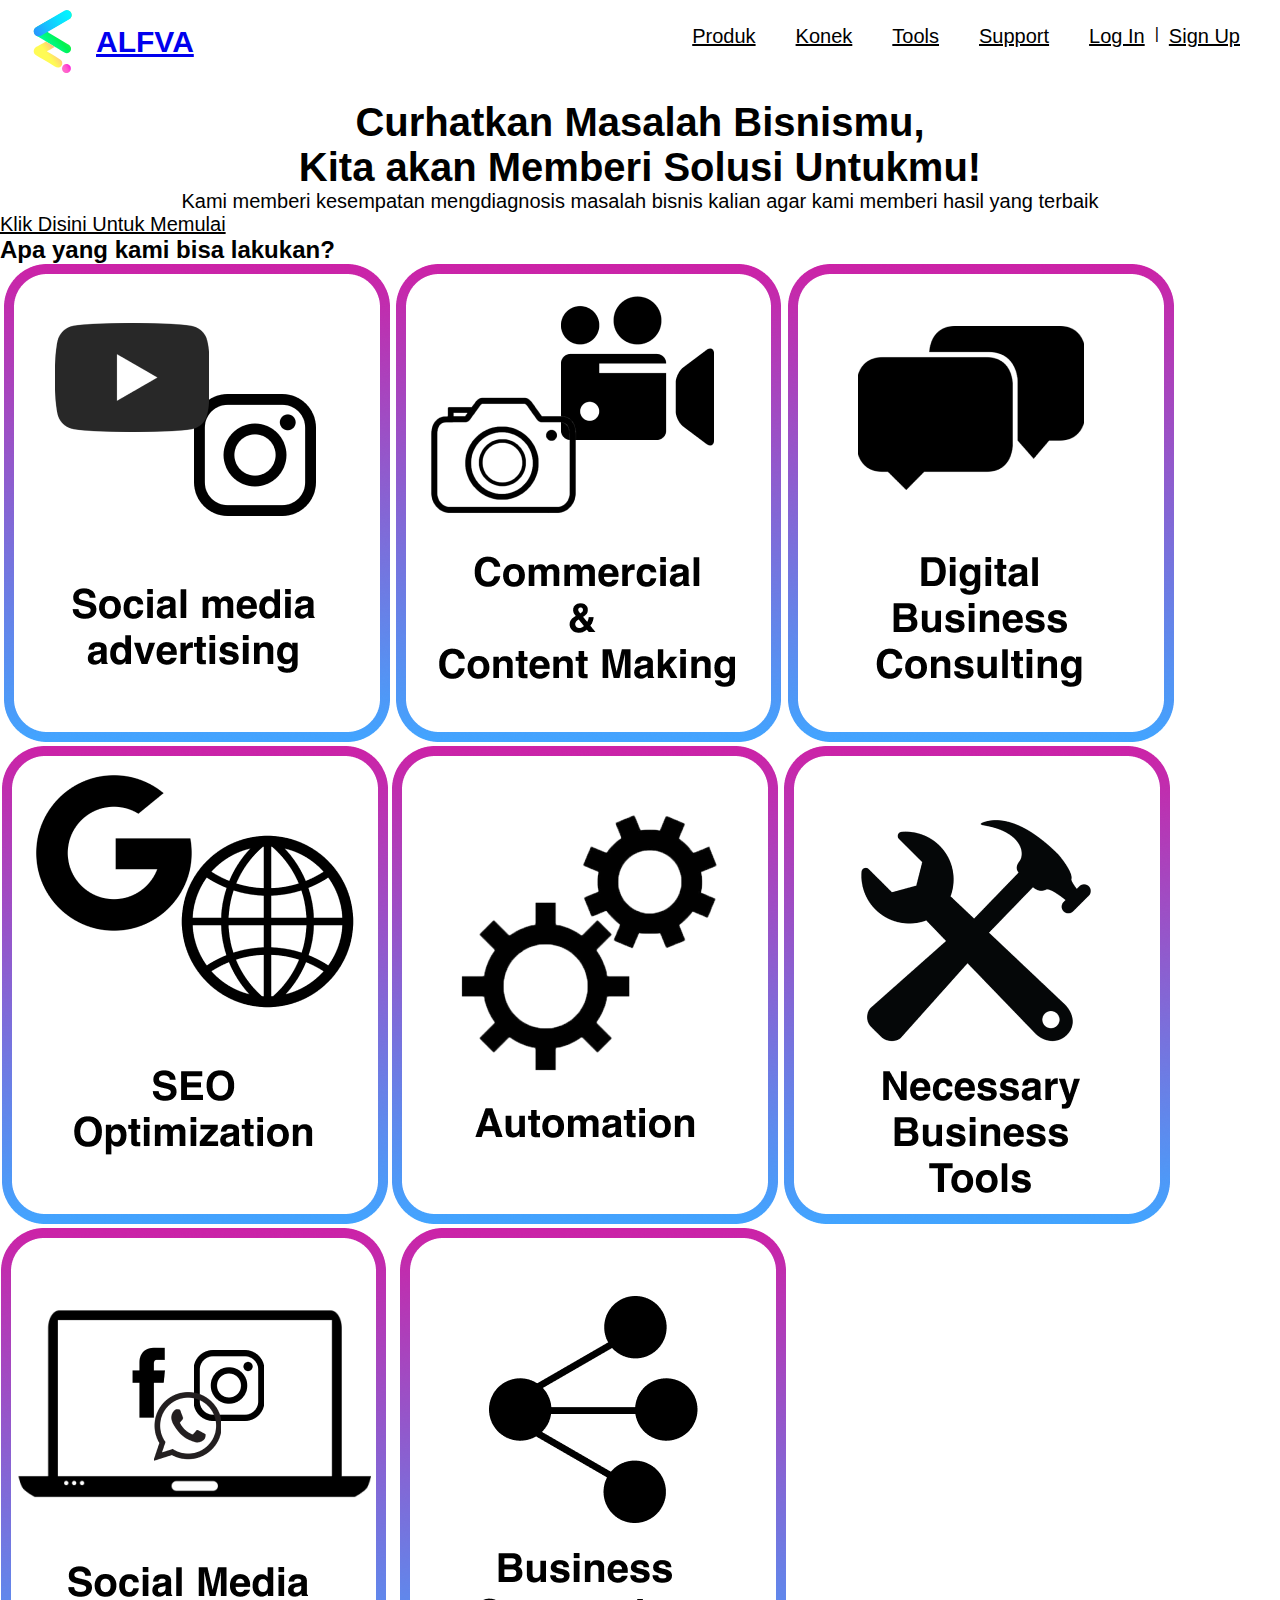
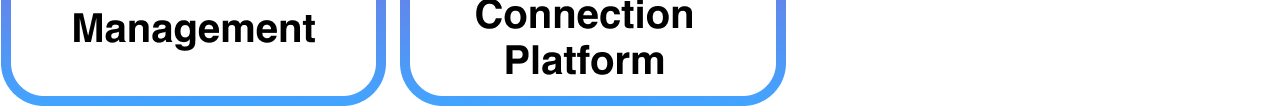
==== Homepage/index.html @ 2e0bbf12 "Initial commit" ====
<!DOCTYPE html>
<html lang="en">
<head>
    <meta charset="UTF-8">
    <meta name="viewport" content="width=device-width, initial-scale=1.0">
    <title>Welcome</title>
    <link rel="stylesheet" href="style.css" />
</head>
<body>

    <div class="nav-container">
        <div class="wrapper">
            <nav>
                <div class="logo">
                    <li>
                        <img class="alfalogo" src="images/alfalogo.svg" alt="">
                    </li>
                    <div class="key">
                        <li>
                            <a href="#">ALFVA</a>
                        </li>
                    </div>
                </div>

                <ul class="nav-items">
                    <li>
                        <a href="#">Produk</a>
                    </li>
                    <li>
                        <a href="#">Konek</a>
                    </li>
                    <li>
                        <a href="#">Tools</a>
                    </li>
                    <li>
                        <a href="#">Support</a>
                    </li>
                    <li>
                        <a href="#">Log In</a>
                    </li>
                    <li>
                        |
                    </li>
                    <li>
                        <a href="#">Sign Up</a>
                    </li>
                </ul>
            </nav>
        </div>
    </div>

    <div class="header-container">
        <div class="wrapper">
            <header>
                <div class="TulisanP1">
                    <h1>Curhatkan Masalah Bisnismu,</h1>
                    <h1>Kita akan Memberi Solusi Untukmu!</h1>
                    <p>
                        Kami memberi kesempatan mengdiagnosis masalah bisnis kalian agar kami memberi hasil yang terbaik
                    </p>
                    <a href="#">
                        Klik Disini Untuk Memulai
                    </a>
                </div>

                <div class="TulisanP2">
                    <h2>Apa yang kami bisa lakukan?</h2>
                </div>

                <div class="photoset">
                    <img src="images/Group 35.png" alt="">
                    <img src="images/Group 28.png" alt="">
                    <img src="images/Group 29.png" alt="">
                    <img src="images/Group 30.png" alt="">
                    <img src="images/Group 31.png" alt="">
                    <img src="images/Group 32.png" alt="">
                    <img src="images/Group 33.png" alt="">
                    <img src="images/Group 34.png" alt="">
                </div>

            </header>
        </div>
    </div>

    <script src="main.js"></script>
</body>
</html>
---- Homepage/style.css ----
* {
    box-sizing: border-box;
    margin: 0;
}

body {
    font-family: "Roboto", sans-serif;
}

/* Navigation */

.nav-container {
    background: #FFFFFF;
    height: 100px;

}

.wrapper {
    max-width: 1853px;
    margin: 0 auto;
}

nav {
    display: flex;
    align-items: center;
    justify-content: space-between;
    height: 72px;
}

nav ul {
    display: flex;
}

nav .logo {
    list-style: none;
    display: flex;
}

nav .logo .alfalogo{
    width: 46.04px;
    height: 62.98px;
    margin-top: 15px;
    margin-left: 30px;
}

nav .logo .key {
    font-family: Helvetica;
    font-style: normal;
    font-weight: bold;
    font-size: 30px;
    margin-top: 30px;
    margin-left: 20px;
    color: #000000;
}

.nav-items li {
    list-style: none;
    margin-right: 40px;
}

.nav-items li:nth-of-type(5){
    margin-right: 10px;
}

.nav-items li:nth-of-type(6){
    margin-right: 10px;
}

.nav-items li:nth-of-type(7){
    margin-right: 40px;
}

.nav-items li a {
    font-family: Helvetica;
    font-style: normal;
    font-size: 20px;
    color: #000000;
}

.header-container {
    height: calc(100vh-72px);
}

.TulisanP1 h1{
    font-family: Helvetica;
    font-style: normal;
    font-weight: bold;
    font-size: 40px;
    align-items: center;
    text-align: center;
    color: #000000;
}

.TulisanP1 p{
    font-family: Helvetica;
    font-style: normal;
    font-size: 20px;
    align-items: center;
    text-align: center;
    color: #000000;
}

.TulisanP1 a{
    font-family: Helvetica;
    font-style: normal;
    font-size: 20px;
    align-items: center;
    text-align: center;
    color: #000000;
}
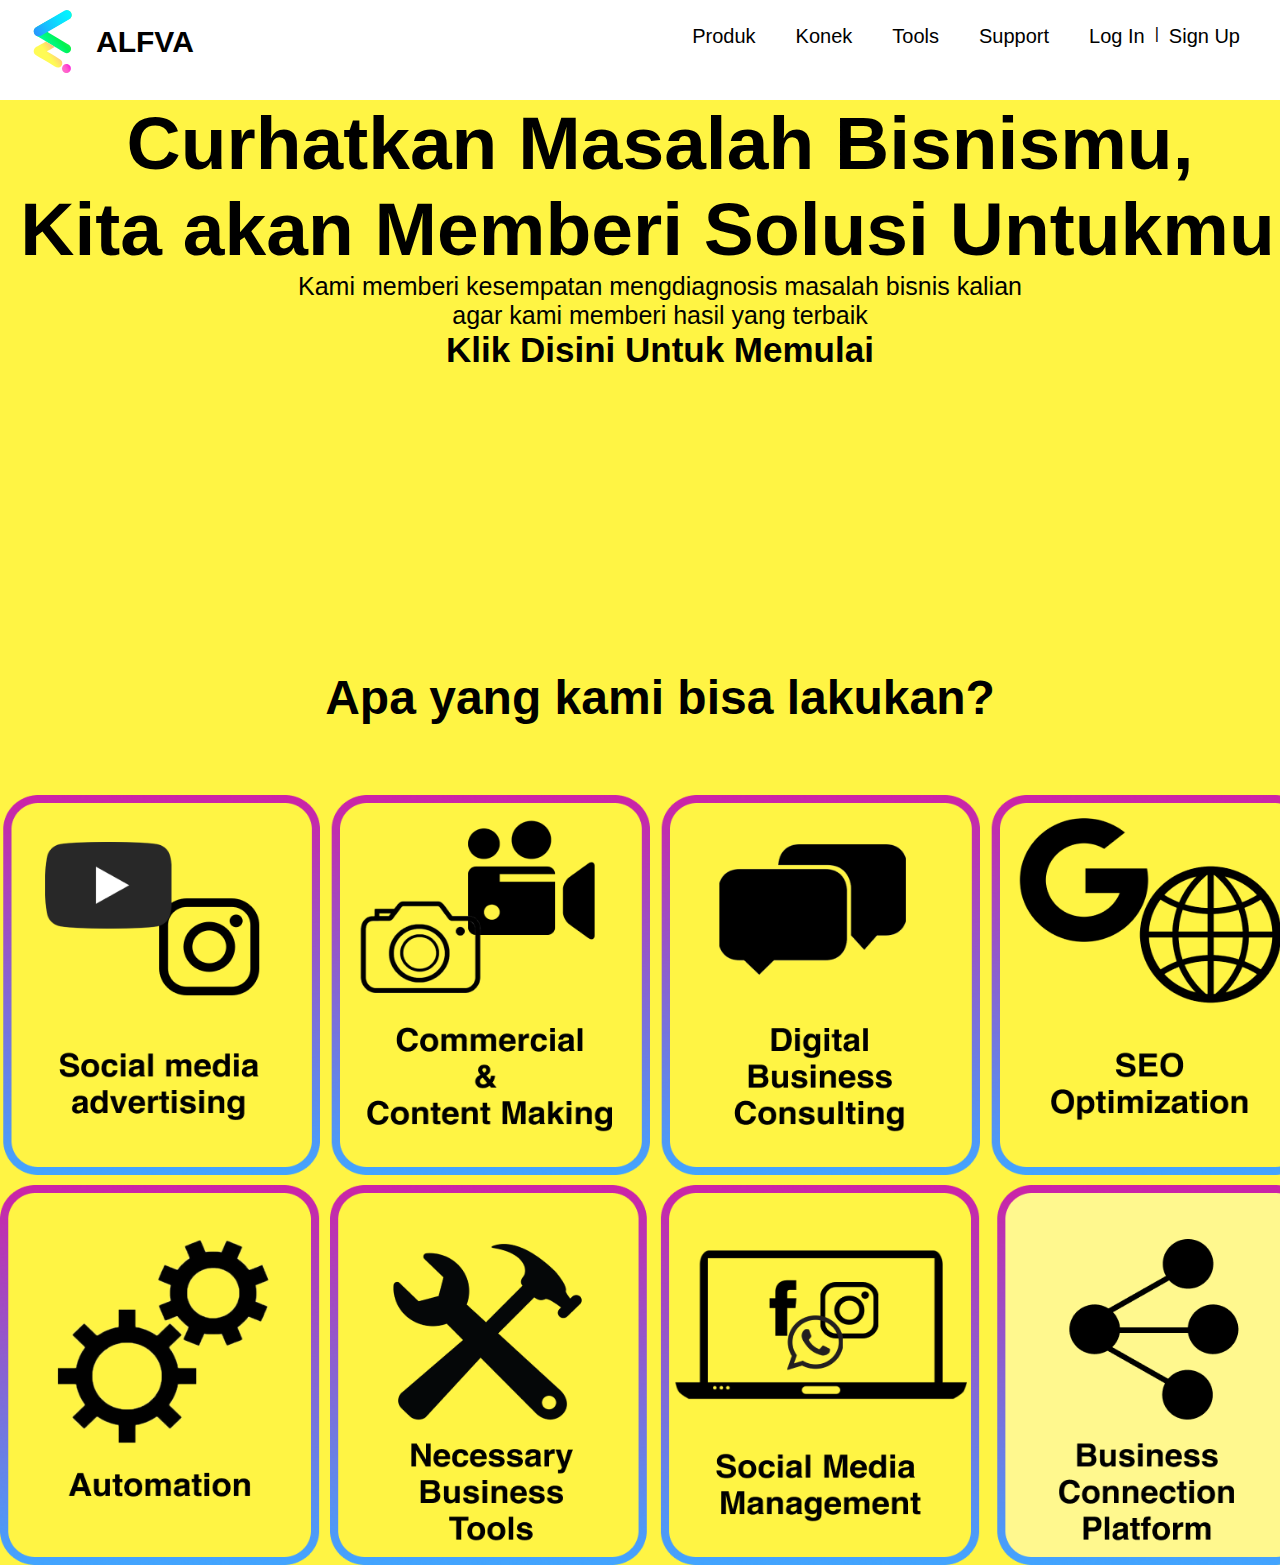
==== commit 8998d77f: "p" ====
--- a/Homepage/index.html
+++ b/Homepage/index.html
@@ -56,11 +56,13 @@
                     <h1>Curhatkan Masalah Bisnismu,</h1>
                     <h1>Kita akan Memberi Solusi Untukmu!</h1>
                     <p>
-                        Kami memberi kesempatan mengdiagnosis masalah bisnis kalian agar kami memberi hasil yang terbaik
+                        Kami memberi kesempatan mengdiagnosis masalah bisnis kalian<br>agar kami memberi hasil yang terbaik
                     </p>
-                    <a href="#">
-                        Klik Disini Untuk Memulai
-                    </a>
+                    <div class="tombol">
+                        <a href="#">
+                            Klik Disini Untuk Memulai
+                        </a>
+                    </div>
                 </div>
 
                 <div class="TulisanP2">
@@ -68,14 +70,17 @@
                 </div>
 
                 <div class="photoset">
-                    <img src="images/Group 35.png" alt="">
-                    <img src="images/Group 28.png" alt="">
-                    <img src="images/Group 29.png" alt="">
-                    <img src="images/Group 30.png" alt="">
-                    <img src="images/Group 31.png" alt="">
-                    <img src="images/Group 32.png" alt="">
-                    <img src="images/Group 33.png" alt="">
-                    <img src="images/Group 34.png" alt="">
+                    <img class="ps1" src="images/Group 35.png" alt="">
+                    <img class="ps1" src="images/Group 28.png" alt="">
+                    <img class="ps1" src="images/Group 29.png" alt="">
+                    <img class="ps1" src="images/Group 30.png" alt="">
+                </div>
+
+                <div class="photoset2">
+                    <img class="ps1" src="images/Group 31.png" alt="">
+                    <img class="ps1" src="images/Group 32.png" alt="">
+                    <img class="ps1" src="images/Group 33.png" alt="">
+                    <img class="ps1" src="images/Group 34.png" alt="">
                 </div>
 
             </header>
--- a/Homepage/style.css
+++ b/Homepage/style.css
@@ -12,11 +12,11 @@
 .nav-container {
     background: #FFFFFF;
     height: 100px;
-
 }
 
 .wrapper {
     max-width: 1853px;
+    max-height: 2453px;
     margin: 0 auto;
 }
 
@@ -43,14 +43,18 @@
     margin-left: 30px;
 }
 
-nav .logo .key {
+nav .logo .key{
+    margin-top: 30px;
+    margin-left: 20px;
+}
+
+nav .logo a{
+    text-decoration: none ;
+    color: #000000;
     font-family: Helvetica;
     font-style: normal;
     font-weight: bold;
     font-size: 30px;
-    margin-top: 30px;
-    margin-left: 20px;
-    color: #000000;
 }
 
 .nav-items li {
@@ -73,38 +77,70 @@
 .nav-items li a {
     font-family: Helvetica;
     font-style: normal;
-    font-size: 20px;
+    text-decoration: none ;
+    font-size: 20px; 
     color: #000000;
 }
 
 .header-container {
+    background: #FFF444;
     height: calc(100vh-72px);
+    display: flex;
+    align-items: center;
 }
 
 .TulisanP1 h1{
     font-family: Helvetica;
     font-style: normal;
     font-weight: bold;
-    font-size: 40px;
+    font-size: 75px;
     align-items: center;
     text-align: center;
     color: #000000;
 }
 
 .TulisanP1 p{
-    font-family: Helvetica;
+    font-family: Helvetica;/*Eina02-Light gada cuk*/
     font-style: normal;
-    font-size: 20px;
+    font-size: 25px;
     align-items: center;
     text-align: center;
     color: #000000;
 }
 
-.TulisanP1 a{
+.tombol {
+    align-items: center;
+    text-align: center;
+}
+
+.tombol a{
     font-family: Helvetica;
     font-style: normal;
-    font-size: 20px;
+    font-weight: bold;
+    font-size: 35px;
+    text-decoration: none ;
+    color: #000000;
+}
+
+.TulisanP2{
+    font-family: Helvetica;
+    font-style: normal;
+    font-weight: bold;
+    font-size: 32px;
     align-items: center;
     text-align: center;
     color: #000000;
-}+    margin-top: 300px;
+    margin-bottom: 60px;
+}
+
+.photoset,.photoset2 {
+    display: flex;
+}
+
+.ps1 {
+    width: 320px;
+    height: 380px;
+    margin-right: 10px;
+    margin-top: 10px;
+}
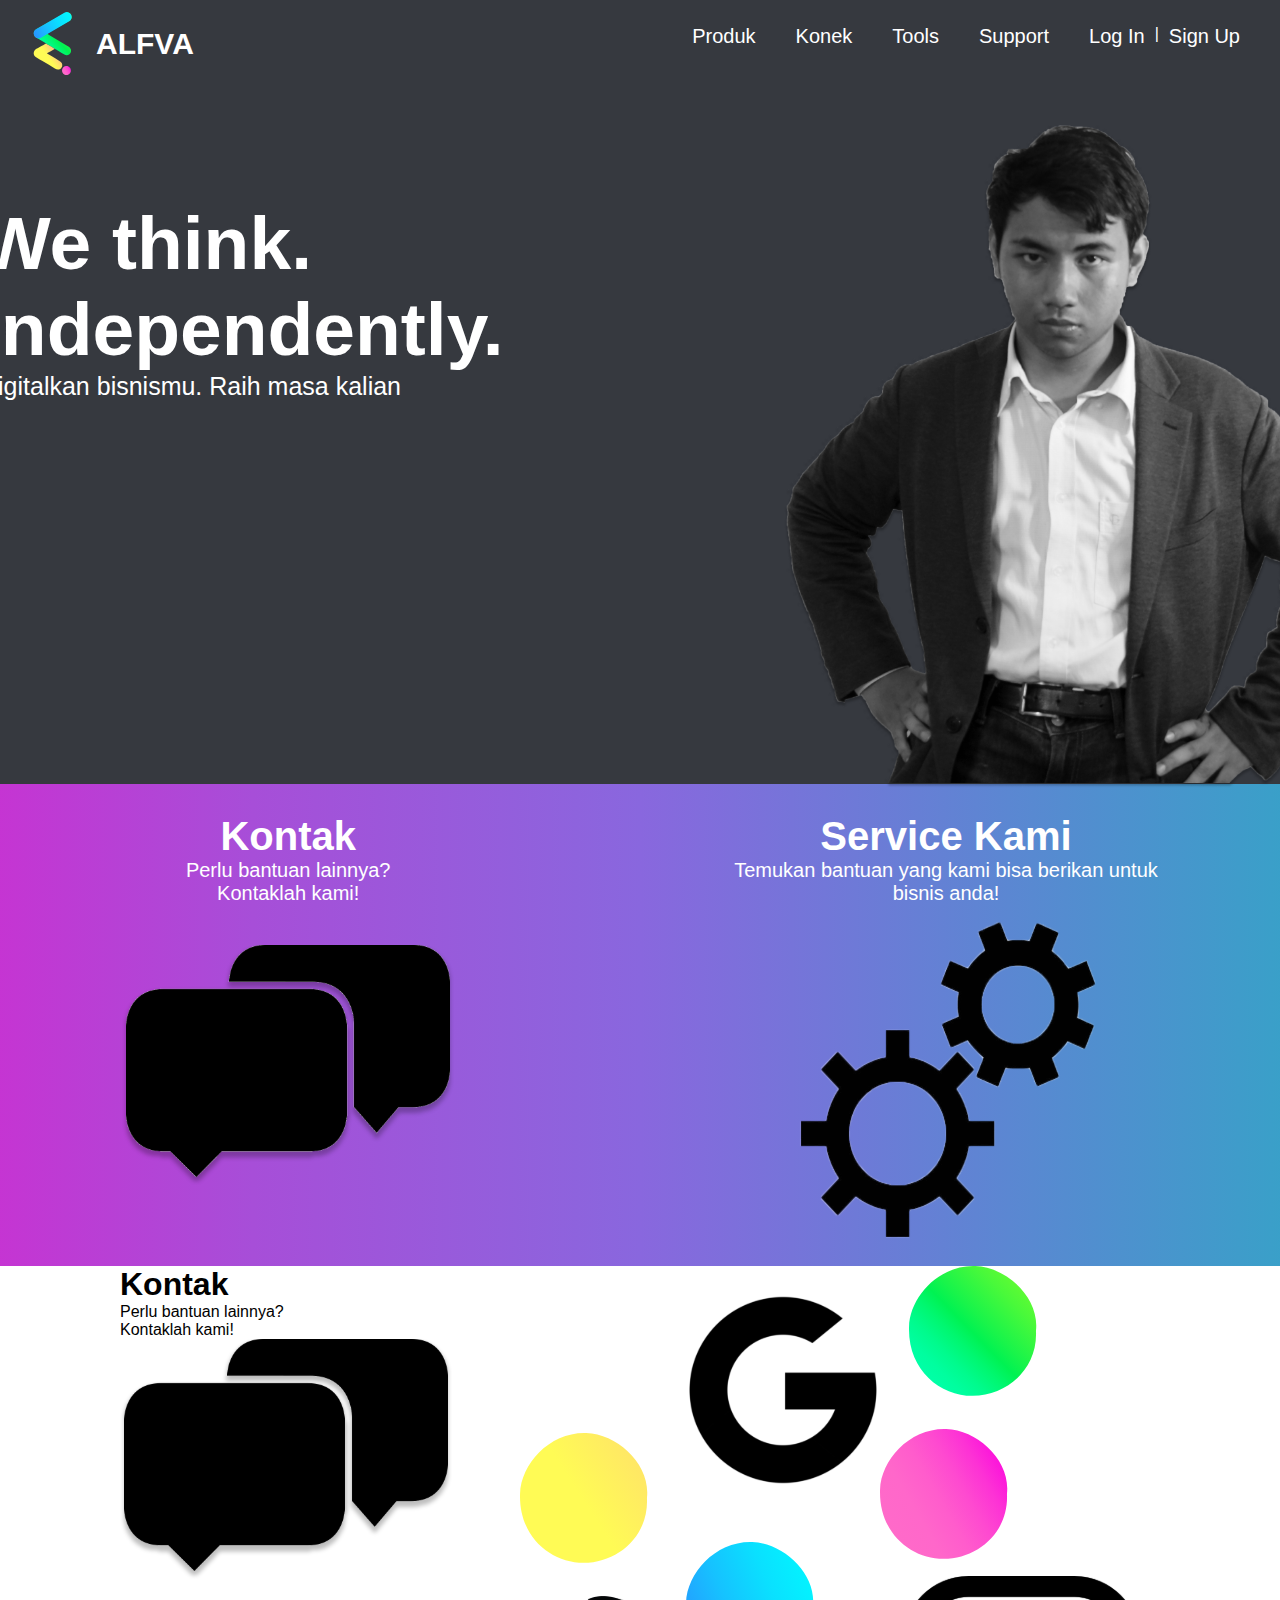
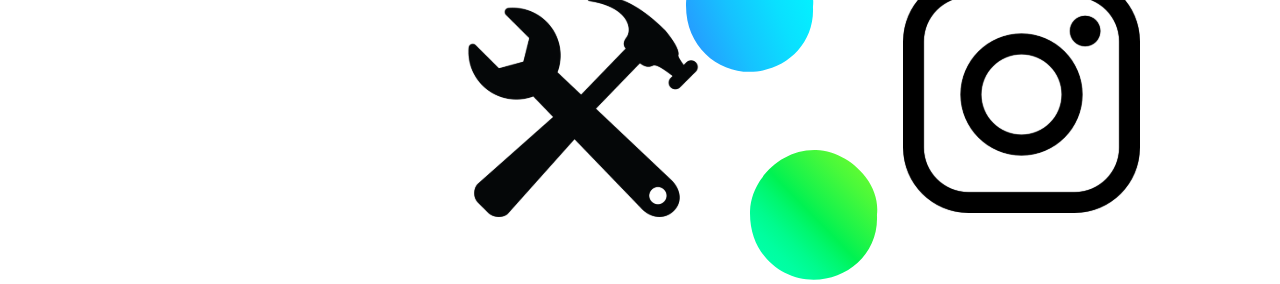
==== commit 7f63f7dc: "bruh" ====
--- a/Homepage/index.html
+++ b/Homepage/index.html
@@ -8,21 +8,17 @@
 </head>
 <body>
 
-    <div class="nav-container">
+    <div class="nav-containerindex">
         <div class="wrapper">
             <nav>
                 <div class="logo">
-                    <li>
                         <img class="alfalogo" src="images/alfalogo.svg" alt="">
-                    </li>
-                    <div class="key">
-                        <li>
+                    <div class="keya">
                             <a href="#">ALFVA</a>
-                        </li>
                     </div>
                 </div>
 
-                <ul class="nav-items">
+                <ul class="nav-itemsindex">
                     <li>
                         <a href="#">Produk</a>
                     </li>
@@ -49,40 +45,73 @@
         </div>
     </div>
 
-    <div class="header-container">
+    <div class="header-containerindex">
         <div class="wrapper">
             <header>
-                <div class="TulisanP1">
-                    <h1>Curhatkan Masalah Bisnismu,</h1>
-                    <h1>Kita akan Memberi Solusi Untukmu!</h1>
+                <div class="TulisanIndexP1">
+                    <h1>We think.</h1>
+                    <h1>independently.</h1>
                     <p>
-                        Kami memberi kesempatan mengdiagnosis masalah bisnis kalian<br>agar kami memberi hasil yang terbaik
+                        Digitalkan bisnismu. Raih masa kalian
                     </p>
-                    <div class="tombol">
+                </div>
+                <div class="photoaziz">
+                    <img class="photos1" src="images/bruh 1.png" alt="">
+                </div>
+            </header>
+        </div>
+    </div>
+
+    <div class="header2-containerindex">
+        <div class="wrapper">
+            <header>
+                <div class="TulisanIndexP2">
+                    <h1>Kontak</h1>
+                    <p>
+                        Perlu bantuan lainnya?<br>Kontaklah kami!
+                    </p>
+                    <div class="msgsvg">
                         <a href="#">
-                            Klik Disini Untuk Memulai
+                            <img src="images/msg.svg" alt="">
                         </a>
                     </div>
                 </div>
+                <div class="TulisanIndexP2">
+                    <h1>Service Kami</h1>
+                    <p>
+                        Temukan bantuan yang kami bisa berikan untuk<br>bisnis anda!
+                    </p>
+                    <div class="gearsvg">
+                        <a href="#">
+                            <img src="images/gear.svg" alt="">
+                        </a>
+                    </div>
+                </div>
+            </header>
+        </div>
+    </div>
 
-                <div class="TulisanP2">
-                    <h2>Apa yang kami bisa lakukan?</h2>
+    <div class="header3-containerindex">
+        <div class="wrapper">
+            <header>
+                <div class="TulisanIndexP3">
+                    <h1>Kontak</h1>
+                    <p>
+                        Perlu bantuan lainnya?<br>Kontaklah kami!
+                    </p>
+                    <div class="msgsvg">
+                        <a href="#">
+                            <img src="images/msg.svg" alt="">
+                        </a>
+                    </div>
                 </div>
-
-                <div class="photoset">
-                    <img class="ps1" src="images/Group 35.png" alt="">
-                    <img class="ps1" src="images/Group 28.png" alt="">
-                    <img class="ps1" src="images/Group 29.png" alt="">
-                    <img class="ps1" src="images/Group 30.png" alt="">
+                <div class="FotoP3">
+                    <div class="ikonssvg">
+                        <a href="#">
+                            <img src="images/ikonss.svg" alt="">
+                        </a>
+                    </div>
                 </div>
-
-                <div class="photoset2">
-                    <img class="ps1" src="images/Group 31.png" alt="">
-                    <img class="ps1" src="images/Group 32.png" alt="">
-                    <img class="ps1" src="images/Group 33.png" alt="">
-                    <img class="ps1" src="images/Group 34.png" alt="">
-                </div>
-
             </header>
         </div>
     </div>
--- a/Homepage/style.css
+++ b/Homepage/style.css
@@ -11,6 +11,11 @@
 
 .nav-container {
     background: #FFFFFF;
+    height: 100px;
+}
+
+.nav-containerindex {
+    background: #36393F;
     height: 100px;
 }
 
@@ -48,6 +53,11 @@
     margin-left: 20px;
 }
 
+nav .logo .keya{
+    margin-top: 30px;
+    margin-left: 20px;
+}
+
 nav .logo a{
     text-decoration: none ;
     color: #000000;
@@ -55,6 +65,10 @@
     font-style: normal;
     font-weight: bold;
     font-size: 30px;
+}
+
+nav .logo .keya a{
+    color: #FFFFFF;
 }
 
 .nav-items li {
@@ -82,47 +96,185 @@
     color: #000000;
 }
 
+.nav-itemsindex li {
+    list-style: none;
+    margin-right: 40px;
+}
+
+.nav-itemsindex li:nth-of-type(5){
+    margin-right: 10px;
+}
+
+.nav-itemsindex li:nth-of-type(6){
+    margin-right: 10px;
+}
+
+.nav-itemsindexli:nth-of-type(7){
+    margin-right: 40px;
+}
+
+.nav-itemsindex li{
+    color: #FFFFFF;
+}
+
+.nav-itemsindex li a {
+    font-family: Helvetica;
+    font-style: normal;
+    text-decoration: none ;
+    font-size: 20px; 
+    color: #FFFFFF;
+}
+
+/* headercontainer */
 .header-container {
-    background: #FFF444;
+    background: #FFFFFF;
     height: calc(100vh-72px);
     display: flex;
     align-items: center;
-}
-
-.TulisanP1 h1{
+    margin-bottom: 40px;
+}
+
+.header-containerindex {
+    background: #36393F;
+    height: calc(100vh-72px);
+    display: flex;
+}
+
+.header2-containerindex {
+    background: linear-gradient(90deg, #CE2DD1 -5.97%, #A74ED8 19.74%, #8967DE 50.01%, #5F84D3 76.28%, #5F84D3 76.29%, #34A4C7 103.7%);
+    height: calc(100vh-72px);
+    display: flex;
+}
+
+.header3-containerindex {
+    background: #FFFFFF;
+    height: calc(100vh-72px);
+    display: flex;
+}
+
+.header-containerindex header{
+    display: flex;
+    margin-bottom: -8px;
+    margin-left: -20px;
+}
+
+.header2-containerindex header{
+    display: flex;
+    margin : 0 -100px;
+    margin-bottom: -30px;
+}
+
+.header3-containerindex header{
+    display: flex;
+    margin-bottom: -8px;
+    margin-left: -20px;
+}
+
+/*header*/
+
+header .TulisanIndexP1 {
+    text-align: left;
+    margin-top: 100px;
+}
+
+header .TulisanIndexP1 h1{
     font-family: Helvetica;
     font-style: normal;
     font-weight: bold;
     font-size: 75px;
     align-items: center;
-    text-align: center;
-    color: #000000;
-}
-
-.TulisanP1 p{
+    color: #FFFFFF;
+}
+
+header .TulisanIndexP1 p{
+    font-family: Helvetica;/*Eina02-Light/avenir gada cuk*/
+    font-style: normal;
+    font-size: 25px;
+    align-items: center;
+    color: #FFFFFF;
+}
+
+header .TulisanP1 h1{
+    font-family: Helvetica;
+    font-style: normal;
+    font-weight: bold;
+    font-size: 75px;
+    align-items: center;
+    text-align: center;
+    color: #000000;
+}
+header .TulisanP1 p{
+    font-family: Helvetica;/*Eina02-Light/avenir gada cuk*/
+    font-style: normal;
+    font-size: 25px;
+    align-items: center;
+    text-align: center;
+    color: #000000;
+}
+
+header .photoaziz{
+    margin-left: +280px;
+}
+header .photos1{
+    width: 600px;
+    height: 688px;
+}
+
+header .tombol {
+    align-items: center;
+    text-align: center;
+    margin-top: 220px;
+}
+
+header .tombol a{
+    font-family: Helvetica;
+    font-style: normal;
+    font-weight: bold;
+    font-size: 28px;
+    text-decoration: none ;
+    color: #FFFFFF;
+    background: #2994FF;
+    border-radius: 44px;
+    padding: 20px 72px;
+    display: inline-block;
+    transition: 300ms;
+}
+
+header .tombol a:hover {
+    transform: translateY(+8px);
+}
+
+header .TulisanIndexP2 {
+    text-align: center;
+    margin: 30px 140px;
+}
+
+header .TulisanIndexP2 h1{
+    font-family: Helvetica;
+    font-style: normal;
+    font-weight: bold;
+    font-size: 40px;
+    align-items: center;
+    color: #FFFFFF;
+}
+
+header .TulisanIndexP2 p{
     font-family: Helvetica;/*Eina02-Light gada cuk*/
     font-style: normal;
-    font-size: 25px;
-    align-items: center;
-    text-align: center;
-    color: #000000;
-}
-
-.tombol {
-    align-items: center;
-    text-align: center;
-}
-
-.tombol a{
-    font-family: Helvetica;
-    font-style: normal;
-    font-weight: bold;
-    font-size: 35px;
-    text-decoration: none ;
-    color: #000000;
-}
-
-.TulisanP2{
+    font-size: 20px;
+    align-items: center;
+    color: #FFFFFF;
+}
+
+header .TulisanIndexP2 .msgsvg {
+    margin-top: 40px;
+}
+
+header .TulisanIndexP2 .gearsvg {
+    margin-top: -30px;
+}
+
+header .TulisanP2 {
     font-family: Helvetica;
     font-style: normal;
     font-weight: bold;
@@ -134,11 +286,13 @@
     margin-bottom: 60px;
 }
 
-.photoset,.photoset2 {
-    display: flex;
-}
-
-.ps1 {
+
+
+header .photoset,.photoset2 {
+    display: flex;
+}
+
+header .ps1 {
     width: 320px;
     height: 380px;
     margin-right: 10px;
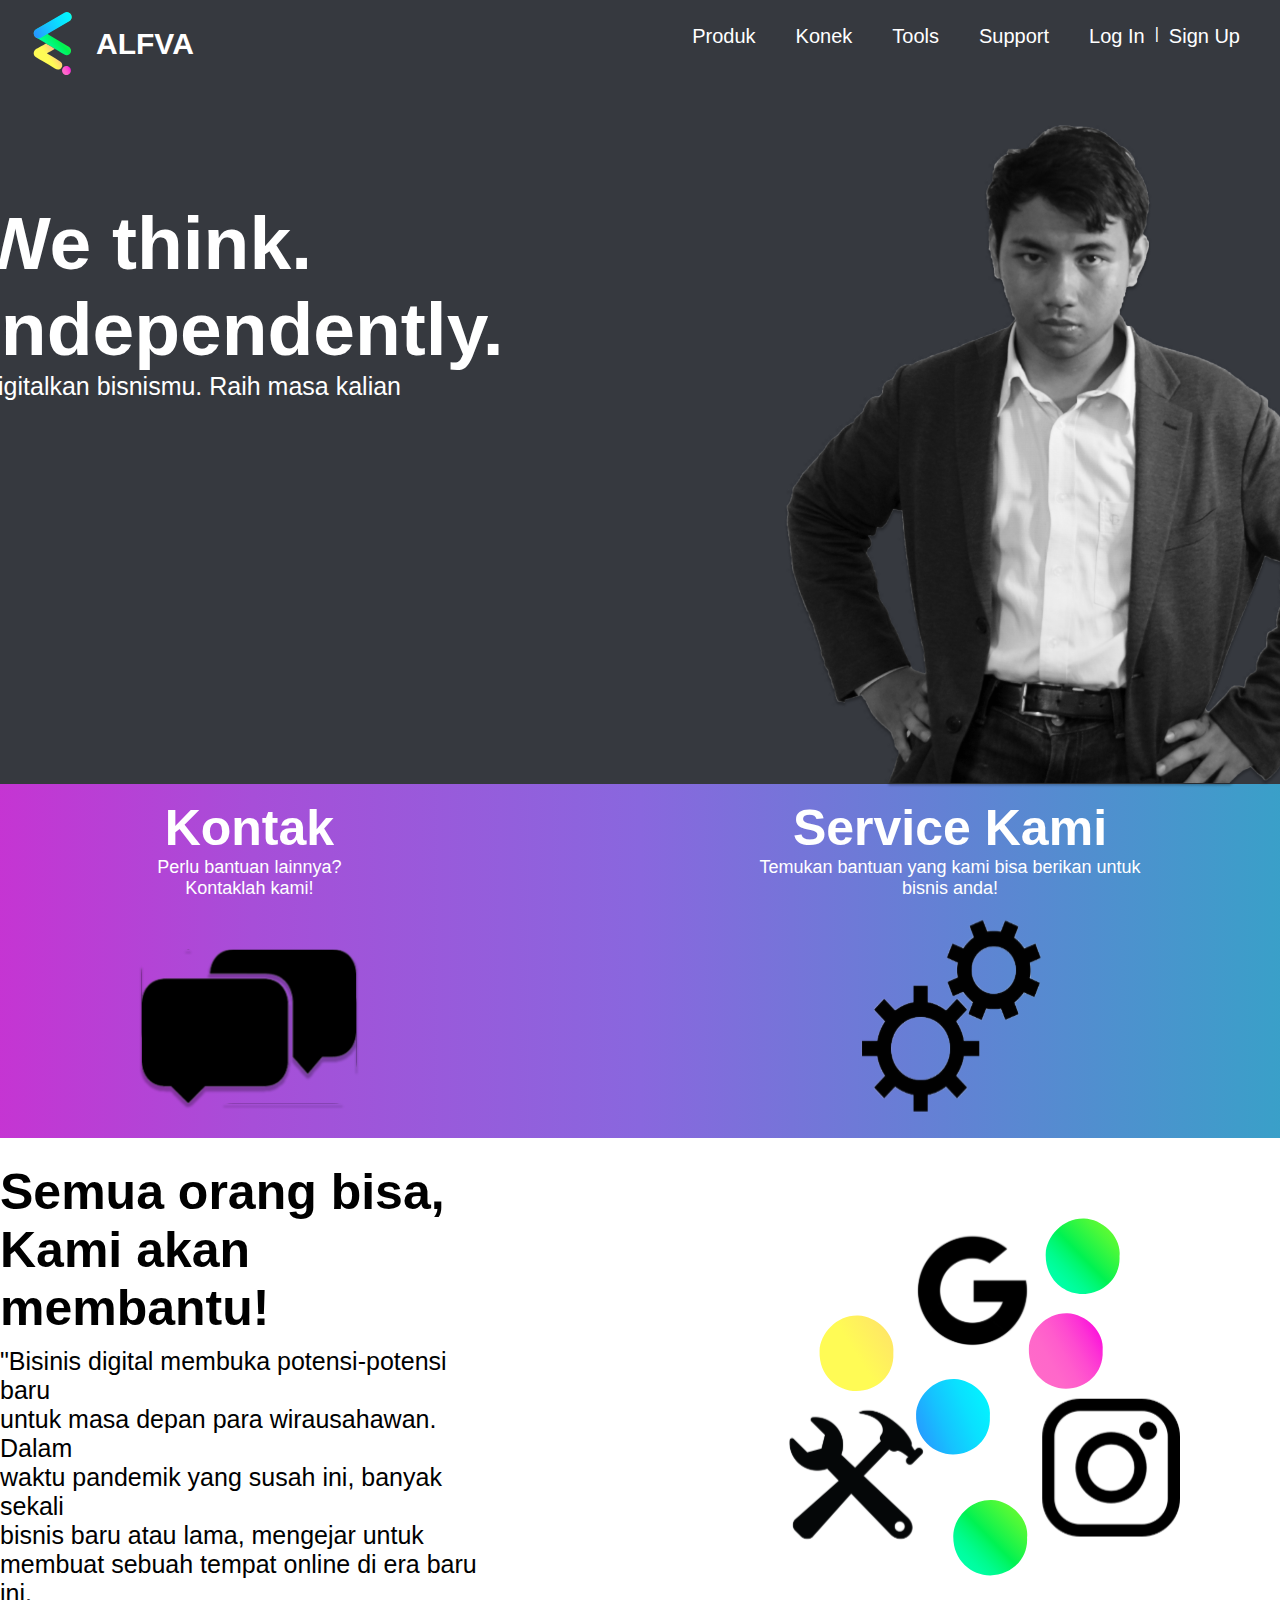
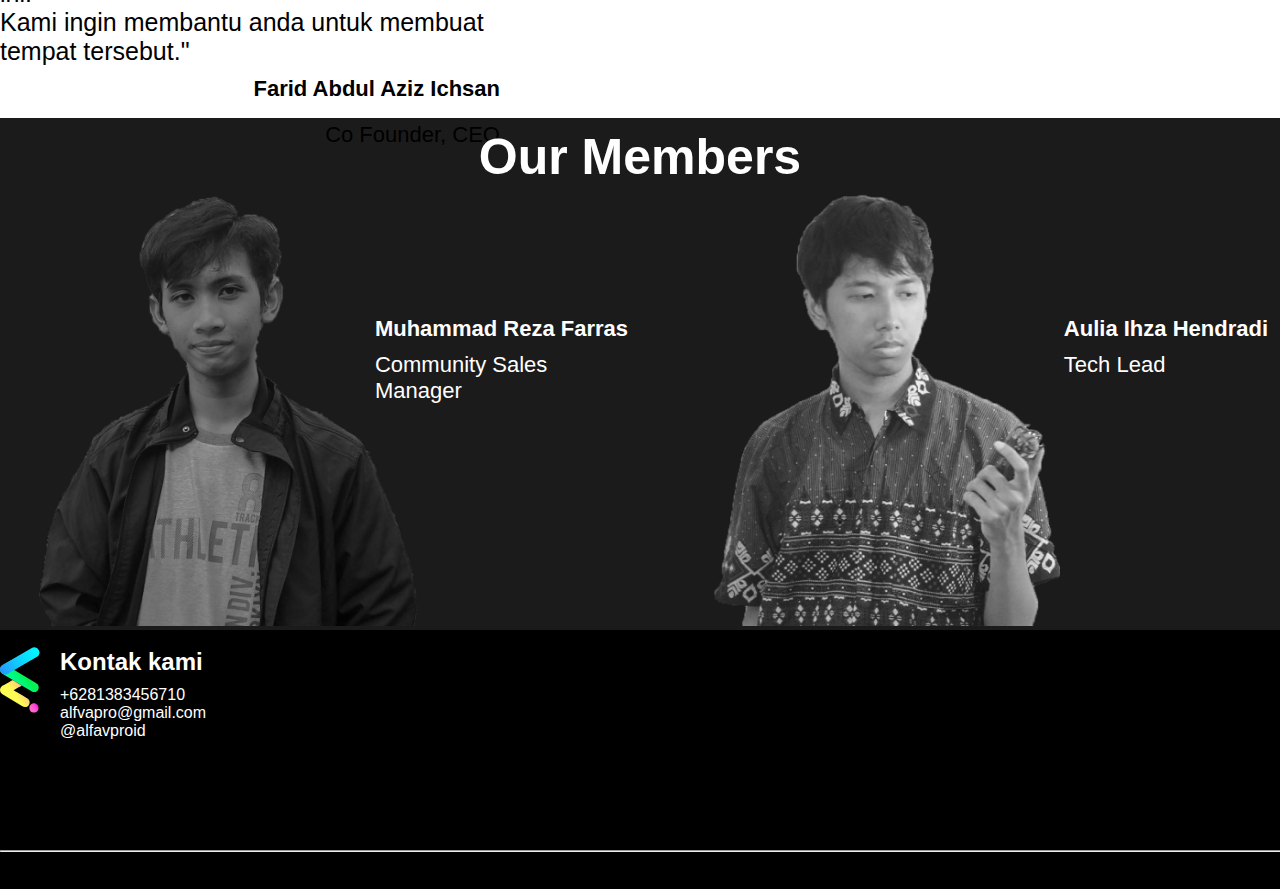
==== commit 0c35ce9d: "??" ====
--- a/Homepage/index.html
+++ b/Homepage/index.html
@@ -95,23 +95,80 @@
         <div class="wrapper">
             <header>
                 <div class="TulisanIndexP3">
-                    <h1>Kontak</h1>
+                    <h1>Semua orang bisa,</h1>
+                    <h1>Kami akan membantu!</h1>
                     <p>
-                        Perlu bantuan lainnya?<br>Kontaklah kami!
+                        "Bisinis digital membuka potensi-potensi baru<br>
+                        untuk masa depan para wirausahawan. Dalam<br>
+                        waktu pandemik yang susah ini, banyak sekali<br>
+                        bisnis baru atau lama, mengejar untuk<br>
+                        membuat sebuah tempat online di era baru ini.<br>
+                        Kami ingin membantu anda untuk membuat<br>
+                        tempat tersebut."
+                        <br>
                     </p>
-                    <div class="msgsvg">
-                        <a href="#">
-                            <img src="images/msg.svg" alt="">
-                        </a>
+                    <div class="signature">
+                        <h2>Farid Abdul Aziz Ichsan</h2>
+                        <h3>Co Founder, CEO</h3>
                     </div>
                 </div>
                 <div class="FotoP3">
-                    <div class="ikonssvg">
-                        <a href="#">
+                    <a href="#">
                             <img src="images/ikonss.svg" alt="">
-                        </a>
+                    </a>
+                </div>
+            </header>
+        </div>
+    </div>
+
+    <div class="header4-containerindex">
+        <div class="wrapper">
+            <header>
+                <div class="TulisanIndexP4">
+                    <h1>Our Members</h1>
+                    <div class="Members">
+                        <div class="member1">
+                            <img src="images/reza.png" alt="">
+                            <div class="text1">
+                                <h2>Muhammad Reza Farras</h2>
+                                <h3>Community Sales<br>Manager</h3>
+                            </div>
+                        </div>
+                        <div class="member2">
+                            <img src="images/aul.png" alt="">
+                            <div class="text1">
+                                <h2>Aulia Ihza Hendradi</h2>
+                                <h3>Tech Lead</h3>
+                            </div>
+                        </div>
                     </div>
+            </header>
+        </div>
+    </div>
+
+    <div class="footer-containerindex">
+        <div class="wrapper">
+            <header>
+                <div class="ContactUsImage">
+                    <img src="images/alfalogo.svg" alt="">
                 </div>
+                <div class="ContactUsText">
+                    <h1>Kontak kami</h1>
+                    <h2>
+                        +6281383456710<br>
+                        alfvapro@gmail.com<br>
+                        @alfavproid
+                    </h2>
+                </div>  
+            </header>
+        </div>
+    </div>
+
+    <div class="footer2-containerindex">
+        <div class="wrapper">
+            <header>
+                <hr>
+                <h1>.</h1>
             </header>
         </div>
     </div>
--- a/Homepage/style.css
+++ b/Homepage/style.css
@@ -152,6 +152,12 @@
     display: flex;
 }
 
+.header4-containerindex {
+    background: #1C1B1B;
+    height: calc(100vh-72px);
+    display: flex;
+}
+
 .header-containerindex header{
     display: flex;
     margin-bottom: -8px;
@@ -166,9 +172,15 @@
 
 .header3-containerindex header{
     display: flex;
-    margin-bottom: -8px;
-    margin-left: -20px;
-}
+    margin-top: 15px;
+    margin-bottom: -30px;
+}
+
+.header4-containerindex header{
+    display: flex;
+    margin-top: 10px;
+}
+
 
 /*header*/
 
@@ -246,7 +258,7 @@
 
 header .TulisanIndexP2 {
     text-align: center;
-    margin: 30px 140px;
+    margin: 15px 200px;
 }
 
 header .TulisanIndexP2 h1{
@@ -261,7 +273,16 @@
 header .TulisanIndexP2 p{
     font-family: Helvetica;/*Eina02-Light gada cuk*/
     font-style: normal;
-    font-size: 20px;
+    font-size: 18px;
+    align-items: center;
+    color: #FFFFFF;
+}
+
+header .TulisanIndexP2 h1{
+    font-family: Helvetica;
+    font-style: normal;
+    font-weight: bold;
+    font-size: 50px;
     align-items: center;
     color: #FFFFFF;
 }
@@ -274,6 +295,16 @@
     margin-top: -30px;
 }
 
+header .TulisanIndexP2 .msgsvg img{
+    width: 220px;
+    height: 180px;
+}
+
+header .TulisanIndexP2 .gearsvg img{
+    width: 220px;
+    height: 280px;
+}
+
 header .TulisanP2 {
     font-family: Helvetica;
     font-style: normal;
@@ -286,7 +317,135 @@
     margin-bottom: 60px;
 }
 
-
+header .TulisanIndexP3 {
+    text-align: left;
+    margin-top: 10px;
+ 
+}
+
+header .TulisanIndexP3 h1{
+    font-family: Helvetica;
+    font-style: normal;
+    font-weight: bold;
+    font-size: 50px;
+    align-items: center;
+    color: #000000;
+}
+
+header .TulisanIndexP3 p{
+    font-family: Helvetica;/*Eina02-Light/avenir gada cuk*/
+    font-style: normal;
+    font-size: 25px;
+    margin-top: 10px;
+    margin-bottom: 10px;
+    align-items: center;
+    color: #000000;
+}
+
+header .TulisanIndexP3 h2{
+    font-family: Helvetica;
+    font-style: normal;
+    font-size: 22px;
+    margin-top: 10px;
+    margin-bottom: 20px;
+    font-weight: bold;
+    text-align: right;
+    align-items: center;
+    color: #000000;
+}
+
+header .TulisanIndexP3 h3{
+    font-family: Helvetica;
+    font-style: normal;
+    font-size: 22px;
+    font-weight: normal;
+    text-align: right;
+    align-items: center;
+    color: #000000;
+}
+
+
+header .FotoP3 {
+    margin-left: +280px;
+    margin-right: +100px;
+}
+
+header .FotoP3 img {
+    
+    width: 400px;
+    height: 488px;
+}
+
+header .TulisanIndexP4 {
+    text-align: center;
+}
+
+header .TulisanIndexP4 h1{
+    font-family: Helvetica;
+    font-style: normal;
+    font-weight: bold;
+    font-size: 50px;
+    align-items: center;
+    color: #FFFFFF;
+}
+
+header .TulisanIndexP4 h2{
+    font-family: Helvetica;
+    font-style: normal;
+    font-size: 22px;
+    margin-top: 10px;
+    margin-bottom: 10px;
+    font-weight: bold;
+    text-align: left;
+    align-items: center;
+    color: #FFFFFF;
+}
+
+header .TulisanIndexP4 h3{
+    font-family: Helvetica;
+    font-style: normal;
+    font-size: 22px;
+    font-weight: normal;
+    text-align: left;
+    align-items: center;
+    color: #FFFFFF;
+}
+
+header .TulisanIndexP4 .Members {
+    display: flex;
+}
+
+header .TulisanIndexP4 .member1 {
+    margin-right: 280px;
+    margin-left: -200px;
+    position: relative;
+    text-align: center;
+    color: white;
+}
+
+header .TulisanIndexP4 .member2 {
+    /* margin-left: 600px; */
+    position: relative;
+    text-align: center;
+    color: white;
+}
+
+header .TulisanIndexP4 .text1 {
+    margin-right: -240px;
+    position: absolute;
+    top: 120px;
+    right: 32px;
+}
+
+header .member1 img {
+    height: 440px;
+    width: 400px;
+}
+
+header .member2 img {
+    height: 440px;
+    width: 360px;
+}
 
 header .photoset,.photoset2 {
     display: flex;
@@ -298,3 +457,64 @@
     margin-right: 10px;
     margin-top: 10px;
 }
+
+/*footercontainer*/
+.footer-containerindex {
+    background: #000000;
+    height: calc(100vh-72px);
+    display: flex;
+}
+
+.footer-containerindex header{
+    display: flex;
+    margin-right: 1170px;
+    margin-bottom: 100px;
+}
+
+.footer2-containerindex {
+    background: #000000;
+    height: calc(100vh-72px);
+    display: flex;
+}
+
+.footer-containerindex header{
+    display: flex;
+    margin-top: 10px;
+}
+
+/*footer*/
+header .ContactUsImage img{
+    width: 40px;
+    height: 80px;
+}
+header .ContactUsText{
+    margin-top: 8px;
+    margin-left: 20px;
+}
+
+header .ContactUsText h1{
+    font-family: Helvetica;
+    font-style: normal;
+    font-weight: bold;
+    font-size: 24px;
+    align-items: center;
+    color: #FFFFFF;
+}
+
+header .ContactUsText h2{
+    font-family: Helvetica;
+    font-style: normal;
+    font-size: 16px;
+    margin-top: 10px;
+    margin-bottom: 10px;
+    font-weight: normal;
+    text-align: left;
+    align-items: center;
+    color: #FFFFFF;
+}
+
+header hr{
+    color: #434343;
+    width: 1400px;
+}
+
